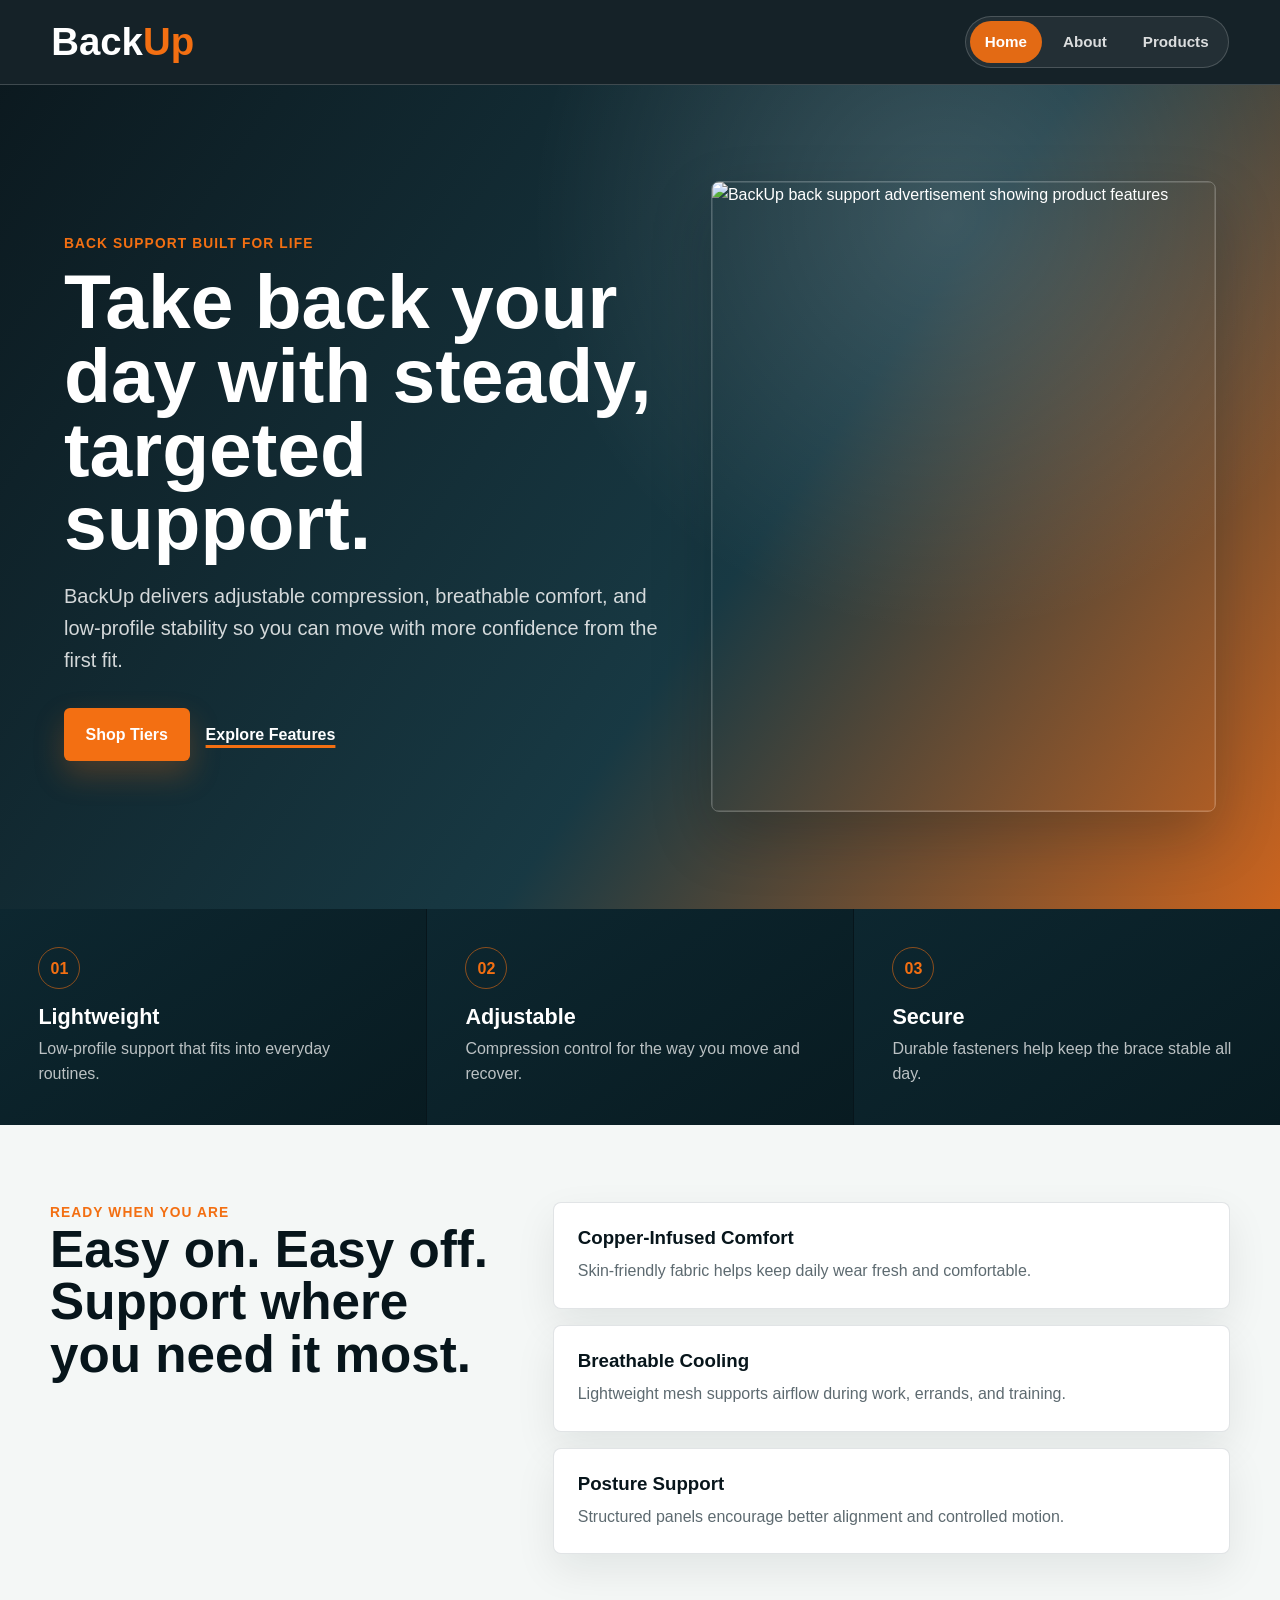
==== index.html @ fdf06a2a "Add files via upload" ====
<!DOCTYPE html>
<html lang="en">
<head>
    <meta charset="UTF-8">
    <meta name="viewport" content="width=device-width, initial-scale=1.0">
    <meta name="description" content="BackUp back support delivers targeted, adjustable support for active daily living.">
    <link rel="stylesheet" href="style.css">
    <title>BackUp | Back Support Built for Life</title>
</head>
<body>
    <header class="site-header">
        <a class="brand" href="index.html" aria-label="BackUp home">
            <span>Back</span><strong>Up</strong>
        </a>
        <nav class="site-nav" aria-label="Main navigation">
            <a href="index.html" aria-current="page">Home</a>
            <a href="about.html">About</a>
            <a href="buy.html">Products</a>
        </nav>
    </header>

    <main>
        <section class="hero-section">
            <div class="hero-content">
                <p class="eyebrow">Back support built for life</p>
                <h1>Take back your day with steady, targeted support.</h1>
                <p class="hero-copy">BackUp delivers adjustable compression, breathable comfort, and low-profile stability so you can move with more confidence from the first fit.</p>
                <div class="hero-actions">
                    <a href="buy.html" class="cta-button">Shop Tiers</a>
                    <a href="about.html" class="text-link">Explore Features</a>
                </div>
            </div>
            <div class="hero-media" aria-label="BackUp product advertisement">
                <img src="assets/backup-ad.png" alt="BackUp back support advertisement showing product features">
            </div>
        </section>

        <section class="support-strip" aria-label="BackUp advantages">
            <article>
                <span class="strip-icon">01</span>
                <h2>Lightweight</h2>
                <p>Low-profile support that fits into everyday routines.</p>
            </article>
            <article>
                <span class="strip-icon">02</span>
                <h2>Adjustable</h2>
                <p>Compression control for the way you move and recover.</p>
            </article>
            <article>
                <span class="strip-icon">03</span>
                <h2>Secure</h2>
                <p>Durable fasteners help keep the brace stable all day.</p>
            </article>
        </section>

        <section class="feature-section">
            <div>
                <p class="eyebrow">Ready when you are</p>
                <h2>Easy on. Easy off. Support where you need it most.</h2>
            </div>
            <div class="feature-grid">
                <article>
                    <h3>Copper-Infused Comfort</h3>
                    <p>Skin-friendly fabric helps keep daily wear fresh and comfortable.</p>
                </article>
                <article>
                    <h3>Breathable Cooling</h3>
                    <p>Lightweight mesh supports airflow during work, errands, and training.</p>
                </article>
                <article>
                    <h3>Posture Support</h3>
                    <p>Structured panels encourage better alignment and controlled motion.</p>
                </article>
            </div>
        </section>
    </main>
</body>
</html>
---- style.css ----
:root {
    --ink: #07151b;
    --ink-2: #0d2730;
    --panel: #12313b;
    --panel-soft: #e9eef0;
    --orange: #f36f12;
    --orange-dark: #bd4d08;
    --copper: #c98262;
    --text: #172126;
    --muted: #5d6a70;
    --white: #ffffff;
    --line: rgba(255, 255, 255, 0.18);
    --shadow: 0 24px 60px rgba(5, 15, 20, 0.22);
}

* {
    margin: 0;
    padding: 0;
    box-sizing: border-box;
}

html {
    scroll-behavior: smooth;
}

body {
    min-height: 100vh;
    font-family: Arial, Helvetica, sans-serif;
    line-height: 1.6;
    color: var(--text);
    background: #f4f7f6;
}

img {
    display: block;
    max-width: 100%;
}

.site-header {
    position: sticky;
    top: 0;
    z-index: 10;
    display: flex;
    justify-content: space-between;
    align-items: center;
    gap: 1.5rem;
    padding: 1rem clamp(1rem, 4vw, 4rem);
    background: rgba(7, 21, 27, 0.94);
    color: var(--white);
    border-bottom: 1px solid var(--line);
    backdrop-filter: blur(14px);
}

.brand {
    color: var(--white);
    text-decoration: none;
    font-size: clamp(1.7rem, 4vw, 2.4rem);
    font-weight: 900;
    letter-spacing: 0;
    line-height: 1;
}

.brand strong {
    color: var(--orange);
}

.site-nav {
    display: flex;
    align-items: center;
    gap: 0.35rem;
    padding: 0.25rem;
    background: rgba(255, 255, 255, 0.06);
    border: 1px solid var(--line);
    border-radius: 999px;
}

.site-nav a {
    color: rgba(255, 255, 255, 0.84);
    text-decoration: none;
    padding: 0.55rem 0.95rem;
    border-radius: 999px;
    font-size: 0.95rem;
    font-weight: 700;
    transition: background 0.2s ease, color 0.2s ease;
}

.site-nav a:hover,
.site-nav a[aria-current="page"] {
    color: var(--white);
    background: rgba(243, 111, 18, 0.92);
}

.hero-section {
    display: grid;
    grid-template-columns: minmax(0, 0.92fr) minmax(320px, 0.78fr);
    align-items: center;
    gap: clamp(2rem, 4vw, 5rem);
    min-height: calc(100vh - 76px);
    padding: clamp(3rem, 7vw, 6rem) clamp(1rem, 5vw, 5rem);
    color: var(--white);
    background:
        radial-gradient(circle at 74% 16%, rgba(255, 255, 255, 0.16), transparent 26rem),
        linear-gradient(125deg, rgba(7, 21, 27, 0.98) 0%, rgba(10, 45, 56, 0.94) 58%, rgba(199, 84, 7, 0.9) 100%);
    overflow: hidden;
}

.hero-content {
    max-width: 720px;
}

.eyebrow,
.tier-label {
    color: var(--orange);
    font-size: 0.86rem;
    font-weight: 900;
    letter-spacing: 0.08em;
    text-transform: uppercase;
}

.hero-section h1,
.page-hero h1 {
    max-width: 880px;
    margin-top: 0.65rem;
    font-size: clamp(2.55rem, 6vw, 5.8rem);
    line-height: 0.96;
    color: var(--white);
    letter-spacing: 0;
}

.hero-copy,
.page-hero p {
    max-width: 670px;
    margin-top: 1.25rem;
    color: rgba(255, 255, 255, 0.82);
    font-size: clamp(1rem, 2vw, 1.25rem);
}

.hero-actions {
    display: flex;
    flex-wrap: wrap;
    align-items: center;
    gap: 1rem;
    margin-top: 2rem;
}

.cta-button,
.buy-button {
    display: inline-flex;
    align-items: center;
    justify-content: center;
    min-height: 48px;
    padding: 0.85rem 1.35rem;
    color: var(--white);
    background: var(--orange);
    border: 0;
    border-radius: 6px;
    font-weight: 900;
    text-decoration: none;
    cursor: pointer;
    box-shadow: 0 14px 30px rgba(243, 111, 18, 0.25);
    transition: background 0.2s ease, transform 0.2s ease, box-shadow 0.2s ease;
}

.cta-button:hover,
.buy-button:hover {
    background: var(--orange-dark);
    transform: translateY(-2px);
    box-shadow: 0 18px 34px rgba(189, 77, 8, 0.28);
}

.text-link {
    color: var(--white);
    font-weight: 800;
    text-decoration-color: var(--orange);
    text-decoration-thickness: 3px;
    text-underline-offset: 0.3rem;
}

.hero-media {
    position: relative;
    border: 1px solid rgba(255, 255, 255, 0.22);
    border-radius: 8px;
    overflow: hidden;
    box-shadow: var(--shadow);
}

.hero-media::before {
    content: "";
    position: absolute;
    inset: 0;
    pointer-events: none;
    box-shadow: inset 0 0 0 1px rgba(255, 255, 255, 0.12);
}

.hero-media img {
    width: 100%;
    aspect-ratio: 4 / 5;
    object-fit: cover;
    object-position: top center;
}

.support-strip,
.process-band {
    display: grid;
    grid-template-columns: repeat(3, minmax(0, 1fr));
    gap: 1px;
    background: var(--ink);
    color: var(--white);
}

.support-strip article,
.process-band article {
    padding: clamp(1.25rem, 3vw, 2.4rem);
    background: linear-gradient(145deg, var(--ink-2), #081b21);
}

.strip-icon,
.process-band span {
    display: inline-flex;
    align-items: center;
    justify-content: center;
    width: 42px;
    height: 42px;
    margin-bottom: 1rem;
    color: var(--orange);
    border: 1px solid rgba(243, 111, 18, 0.55);
    border-radius: 50%;
    font-weight: 900;
}

.support-strip h2,
.process-band h3 {
    color: var(--white);
    font-size: 1.35rem;
    line-height: 1.15;
}

.support-strip p,
.process-band p {
    max-width: 28rem;
    margin-top: 0.35rem;
    color: rgba(255, 255, 255, 0.72);
}

.feature-section,
.about-layout,
.grid-container {
    width: min(1180px, calc(100% - 2rem));
    margin: 0 auto;
}

.feature-section {
    display: grid;
    grid-template-columns: minmax(0, 0.8fr) minmax(0, 1.2fr);
    gap: clamp(1.5rem, 4vw, 4rem);
    align-items: start;
    padding: clamp(3rem, 6vw, 5rem) 0;
}

.feature-section h2,
.about-card h2 {
    color: var(--ink);
    font-size: clamp(2rem, 4vw, 3.3rem);
    line-height: 1.02;
}

.feature-grid {
    display: grid;
    gap: 1rem;
}

.feature-grid article,
.about-card,
.product-card {
    border: 1px solid rgba(13, 39, 48, 0.12);
    border-radius: 8px;
    background: var(--white);
    box-shadow: 0 16px 40px rgba(7, 21, 27, 0.08);
}

.feature-grid article {
    padding: 1.5rem;
}

.feature-grid h3,
.product-card h2 {
    color: var(--ink);
    line-height: 1.15;
}

.feature-grid p,
.about-card p,
.product-card p {
    margin-top: 0.6rem;
    color: var(--muted);
}

.page-hero {
    padding: clamp(3.5rem, 7vw, 6rem) clamp(1rem, 5vw, 5rem);
    color: var(--white);
    background:
        linear-gradient(120deg, rgba(7, 21, 27, 0.94), rgba(13, 49, 59, 0.9)),
        url("assets/backup-ad.png") top right / auto 120% no-repeat;
}

.compact-hero h1,
.product-hero h1 {
    font-size: clamp(2.25rem, 5vw, 4.4rem);
}

.about-layout {
    display: grid;
    grid-template-columns: 0.95fr 1.05fr;
    gap: 1.25rem;
    padding: clamp(2.5rem, 5vw, 4rem) 0;
}

.about-card {
    padding: clamp(1.35rem, 3vw, 2.3rem);
}

.dark-card {
    color: var(--white);
    background: linear-gradient(140deg, var(--ink), var(--panel));
}

.dark-card h2,
.dark-card p {
    color: var(--white);
}

.feature-list {
    display: grid;
    gap: 0.75rem;
    margin-top: 1.1rem;
    padding-left: 1.25rem;
    color: var(--muted);
}

.process-band {
    width: min(1180px, calc(100% - 2rem));
    margin: 0 auto clamp(3rem, 6vw, 5rem);
    border-radius: 8px;
    overflow: hidden;
    box-shadow: var(--shadow);
}

.grid-container {
    display: grid;
    grid-template-columns: repeat(3, minmax(0, 1fr));
    gap: 1.25rem;
    padding: clamp(2.5rem, 5vw, 4rem) 0;
}

.product-card {
    display: flex;
    flex-direction: column;
    min-height: 100%;
    padding: 1rem;
    transition: transform 0.2s ease, box-shadow 0.2s ease;
}

.product-card:hover {
    transform: translateY(-6px);
    box-shadow: 0 24px 50px rgba(7, 21, 27, 0.16);
}

.featured-card {
    border-color: rgba(243, 111, 18, 0.55);
    box-shadow: 0 20px 50px rgba(243, 111, 18, 0.14);
}

.product-image-slot {
    position: relative;
    display: block;
    height: clamp(260px, 32vw, 390px);
    margin-bottom: 1.25rem;
    border-radius: 6px;
    overflow: hidden;
    background: linear-gradient(145deg, #101b21, #344047);
}

.product-image-slot img {
    width: 100%;
    height: 100%;
    object-fit: cover;
    object-position: center top;
    transition: transform 0.25s ease;
}

.product-card:hover .product-image-slot img {
    transform: scale(1.025);
}

.product-card h2 {
    margin-top: 0.35rem;
    font-size: 1.55rem;
}

.price {
    margin-top: auto;
    color: var(--ink) !important;
    font-size: 1.9rem;
    font-weight: 900;
}

.buy-button {
    width: 100%;
    margin-top: 1.1rem;
}

.modal-backdrop {
    position: fixed;
    inset: 0;
    z-index: 30;
    display: grid;
    place-items: center;
    padding: 1rem;
    background: rgba(7, 21, 27, 0.78);
    backdrop-filter: blur(8px);
}

.modal-backdrop[hidden] {
    display: none;
}

.tier-modal {
    position: relative;
    width: min(560px, 100%);
    max-height: calc(100vh - 2rem);
    overflow-y: auto;
    padding: clamp(1.35rem, 4vw, 2.25rem);
    color: var(--white);
    background: linear-gradient(145deg, var(--ink), var(--panel));
    border: 1px solid rgba(255, 255, 255, 0.18);
    border-radius: 8px;
    box-shadow: var(--shadow);
}

.modal-image-frame {
    height: clamp(500px, 42vh, 880px);
    margin: 0 0 1.4rem;
    overflow: hidden;
    border: 1px solid rgba(255, 255, 255, 0.16);
    border-radius: 6px;
    background: linear-gradient(145deg, #101b21, #344047);
}

.modal-image-frame img {
    width: 100%;
    height: 100%;
    object-fit: fill;
    object-position: center top;
}

.modal-close {
    position: absolute;
    top: 0.85rem;
    right: 0.85rem;
    display: grid;
    place-items: center;
    width: 42px;
    height: 42px;
    color: var(--white);
    background: rgba(255, 255, 255, 0.1);
    border: 1px solid rgba(255, 255, 255, 0.18);
    border-radius: 50%;
    cursor: pointer;
    font-size: 1.7rem;
    line-height: 1;
}

.tier-modal h2 {
    margin-top: 0.5rem;
    color: var(--white);
    font-size: clamp(2rem, 5vw, 3rem);
    line-height: 1;
}

.tier-modal p {
    margin-top: 1rem;
    color: rgba(255, 255, 255, 0.76);
}

.modal-list {
    display: grid;
    gap: 0.65rem;
    margin: 1.25rem 0 0;
    padding-left: 1.25rem;
}

.modal-list li {
    color: rgba(255, 255, 255, 0.86);
}

.modal-footer {
    display: flex;
    align-items: center;
    justify-content: space-between;
    gap: 1rem;
    margin-top: 1.75rem;
    padding-top: 1.25rem;
    border-top: 1px solid rgba(255, 255, 255, 0.14);
}

.modal-footer span {
    color: var(--white);
    font-size: 2rem;
    font-weight: 900;
}

@media (max-width: 900px) {
    .hero-section,
    .feature-section,
    .about-layout,
    .grid-container,
    .support-strip,
    .process-band {
        grid-template-columns: 1fr;
    }

    .hero-section {
        min-height: auto;
    }

    .hero-media img {
        aspect-ratio: 16 / 12;
    }
}

@media (max-width: 640px) {
    .site-header {
        position: static;
        align-items: flex-start;
        flex-direction: column;
    }

    .site-nav {
        width: 100%;
        justify-content: space-between;
        border-radius: 8px;
    }

    .site-nav a {
        flex: 1;
        padding: 0.55rem 0.45rem;
        text-align: center;
    }

    .hero-section h1,
    .page-hero h1 {
        font-size: 2.35rem;
        line-height: 1.03;
    }

    .page-hero {
        background:
            linear-gradient(120deg, rgba(7, 21, 27, 0.96), rgba(13, 49, 59, 0.9)),
            url("assets/backup-ad.png") top right / auto 100% no-repeat;
    }

    .hero-actions,
    .modal-footer {
        align-items: stretch;
        flex-direction: column;
    }

    .product-image-slot {
        height: min(112vw, 430px);
    }

    .modal-image-frame {
        height: min(88vw, 340px);
    }

    .cta-button {
        width: 100%;
    }
}
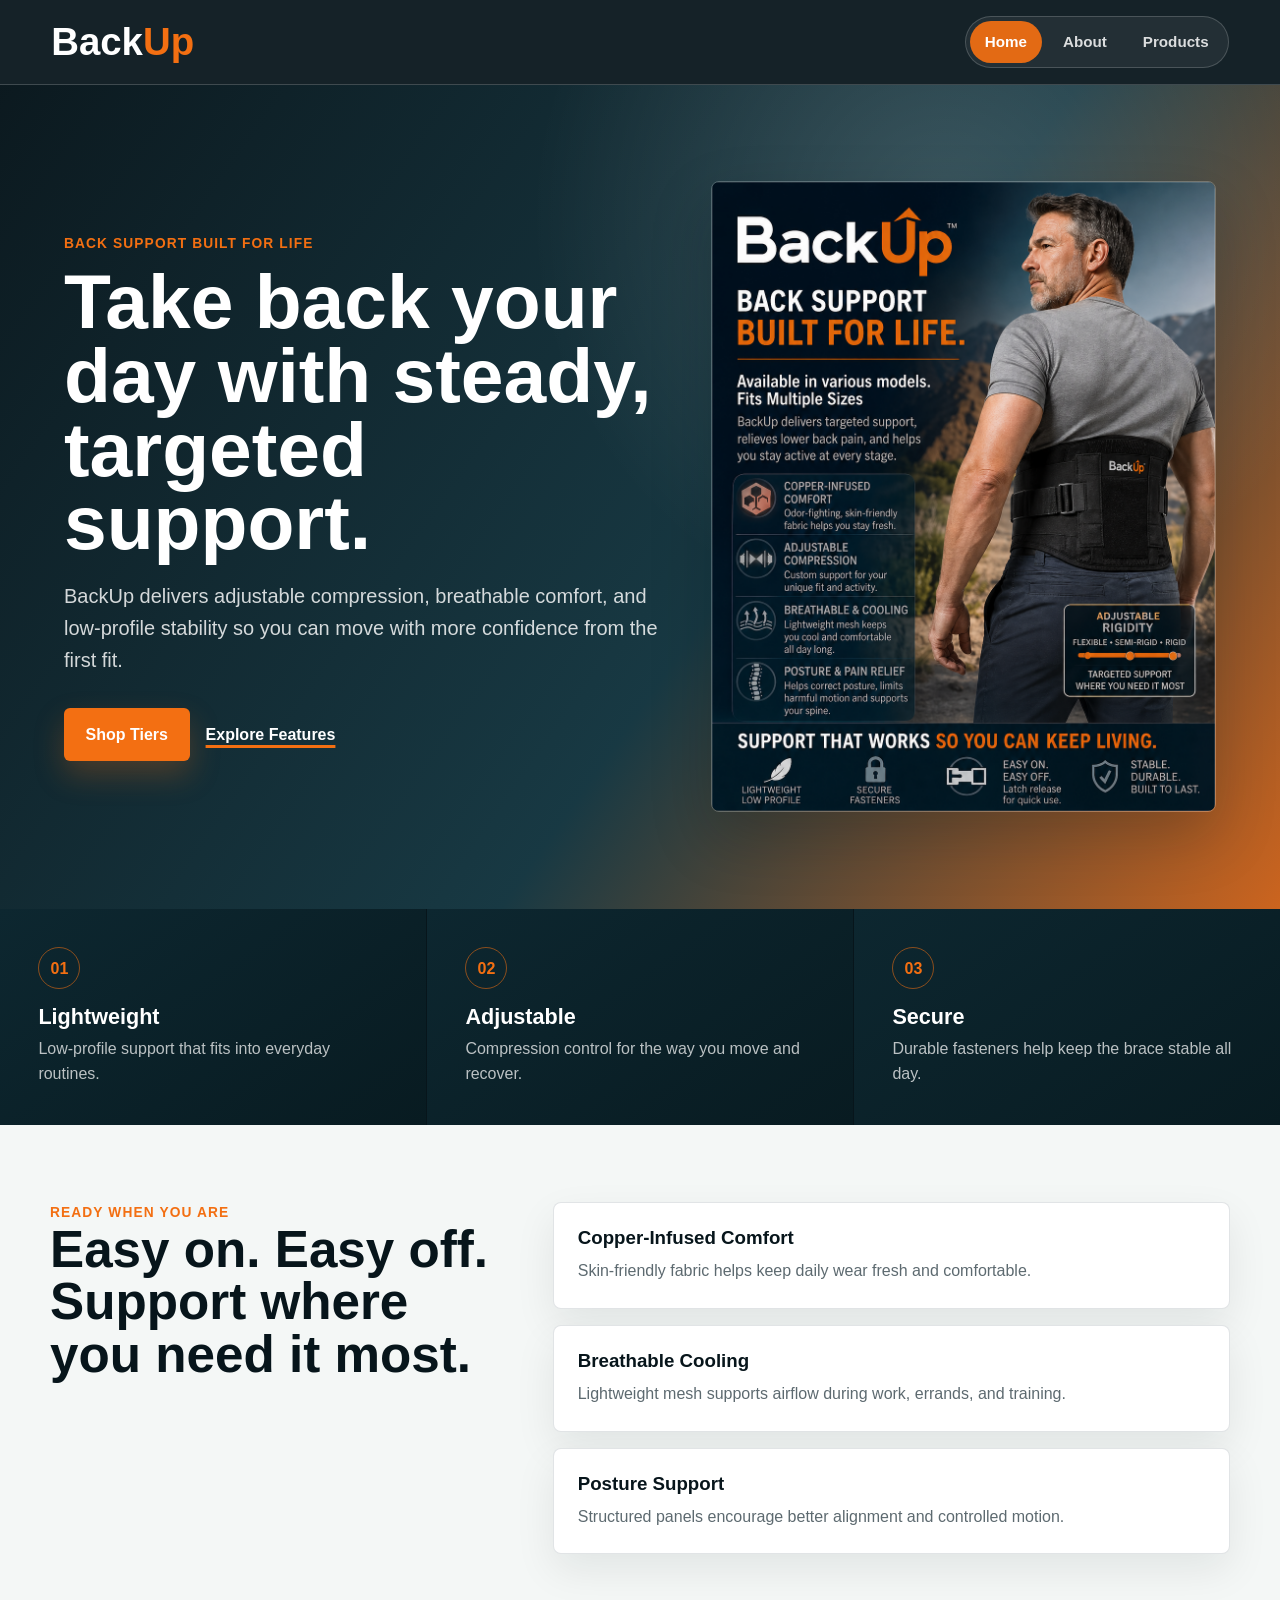
==== commit f5817507: "Fix image source path in index.html Updated image source path for backup advertisement." ====
--- a/index.html
+++ b/index.html
@@ -31,7 +31,7 @@
                 </div>
             </div>
             <div class="hero-media" aria-label="BackUp product advertisement">
-                <img src="assets/backup-ad.png" alt="BackUp back support advertisement showing product features">
+                <img src="backup-ad.png" alt="BackUp back support advertisement showing product features">
             </div>
         </section>
 
